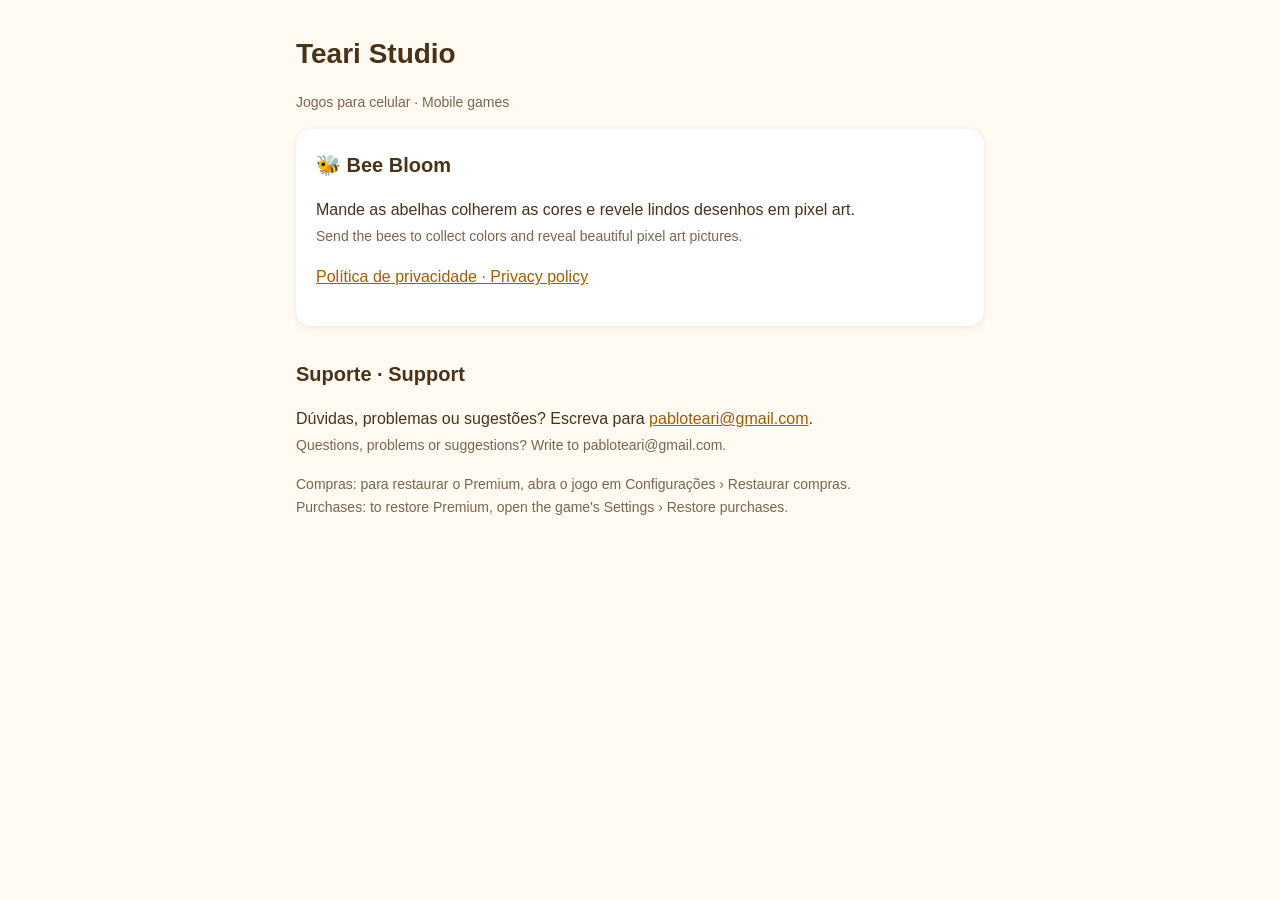
==== index.html @ 7d155b05 "Teari Studio site: Bee Bloom privacy policy, support page and app-ads.txt Co-Authored-By: Claude Opu" ====
<!doctype html>
<html lang="pt-BR">
<head>
<meta charset="utf-8">
<meta name="viewport" content="width=device-width, initial-scale=1">
<title>Teari Studio</title>
<link rel="stylesheet" href="style.css">
</head>
<body>
<main>
<h1>Teari Studio</h1>
<p class="soft">Jogos para celular · Mobile games</p>

<div class="card">
<h2 style="margin-top:0">🐝 Bee Bloom</h2>
<p>Mande as abelhas colherem as cores e revele lindos desenhos em pixel art.<br>
<span class="soft">Send the bees to collect colors and reveal beautiful pixel art pictures.</span></p>
<p><a href="bee-bloom/privacidade.html">Política de privacidade · Privacy policy</a></p>
</div>

<h2>Suporte · Support</h2>
<p>Dúvidas, problemas ou sugestões? Escreva para <a href="mailto:pabloteari@gmail.com">pabloteari@gmail.com</a>.<br>
<span class="soft">Questions, problems or suggestions? Write to pabloteari@gmail.com.</span></p>
<p class="soft">Compras: para restaurar o Premium, abra o jogo em Configurações › Restaurar compras.<br>
Purchases: to restore Premium, open the game's Settings › Restore purchases.</p>
</main>
</body>
</html>
---- style.css ----
:root { --bg: #fffbf2; --ink: #4a3218; --soft: #7a6450; --accent: #e8a21a; }
* { box-sizing: border-box; }
body { margin: 0; background: var(--bg); color: var(--ink); font: 16px/1.6 -apple-system, BlinkMacSystemFont, "Segoe UI", Roboto, sans-serif; }
main { max-width: 720px; margin: 0 auto; padding: 32px 16px 64px; }
h1 { font-size: 28px; margin: 0 0 4px; }
h2 { font-size: 20px; margin: 32px 0 8px; }
h3 { font-size: 17px; margin: 24px 0 4px; }
p, li { color: var(--ink); }
.soft { color: var(--soft); font-size: 14px; }
a { color: #a15c00; }
hr { border: 0; border-top: 1px solid #ead9bd; margin: 40px 0; }
.card { background: #fff; border-radius: 16px; padding: 20px; box-shadow: 0 2px 8px rgba(74,50,24,.08); margin: 16px 0; }
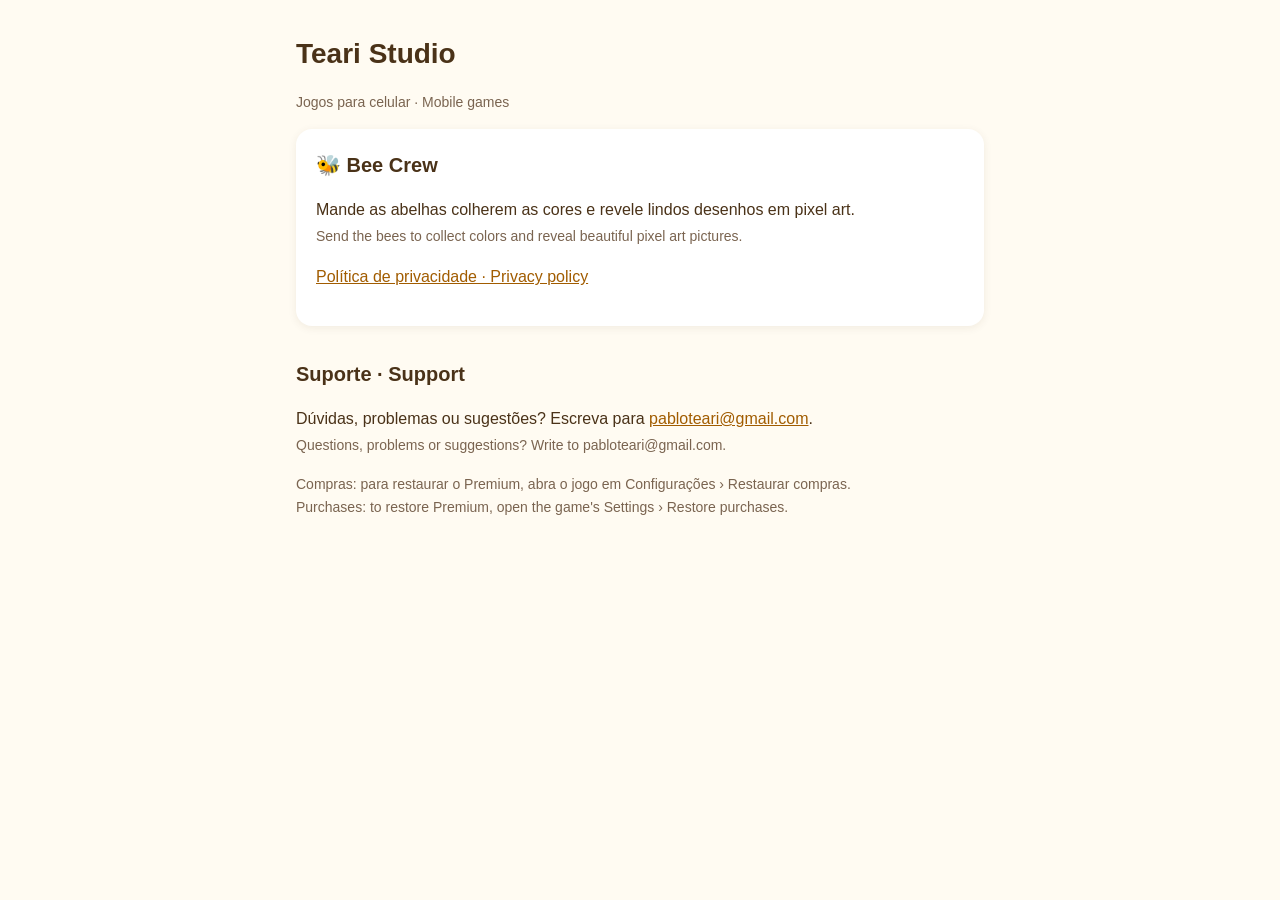
==== commit 6e3bb83e: "Rename Bee Bloom to Bee Crew Co-Authored-By: Claude Opus 5.5 <noreply@anthropic.com>" ====
--- a/index.html
+++ b/index.html
@@ -12,7 +12,7 @@
 <p class="soft">Jogos para celular · Mobile games</p>
 
 <div class="card">
-<h2 style="margin-top:0">🐝 Bee Bloom</h2>
+<h2 style="margin-top:0">🐝 Bee Crew</h2>
 <p>Mande as abelhas colherem as cores e revele lindos desenhos em pixel art.<br>
 <span class="soft">Send the bees to collect colors and reveal beautiful pixel art pictures.</span></p>
 <p><a href="bee-bloom/privacidade.html">Política de privacidade · Privacy policy</a></p>
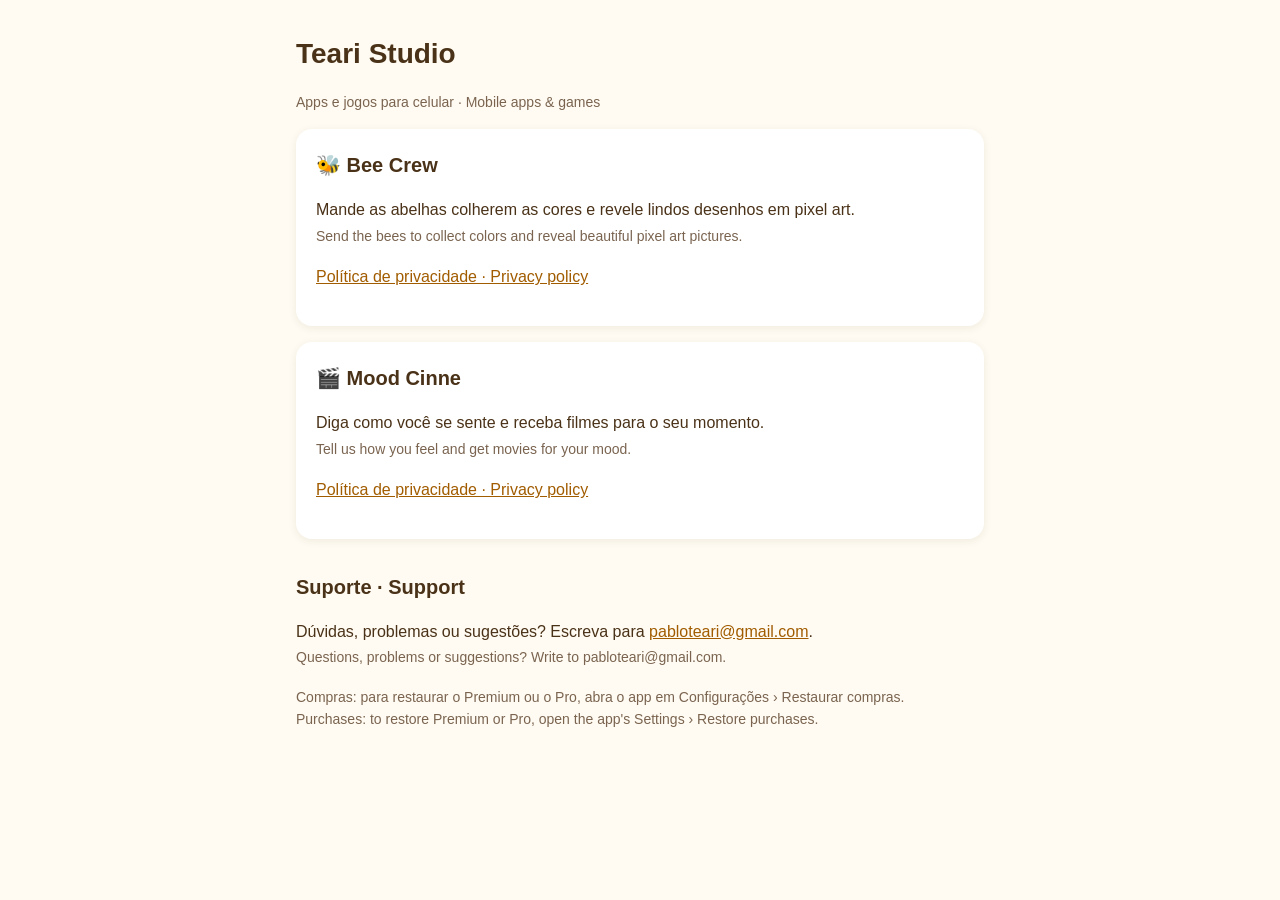
==== commit 052f8ffe: "Add Mood Cinne privacy policy and list it on the home page Co-Authored-By: Claude Sonnet 5.5 <norepl" ====
--- a/index.html
+++ b/index.html
@@ -9,7 +9,7 @@
 <body>
 <main>
 <h1>Teari Studio</h1>
-<p class="soft">Jogos para celular · Mobile games</p>
+<p class="soft">Apps e jogos para celular · Mobile apps &amp; games</p>
 
 <div class="card">
 <h2 style="margin-top:0">🐝 Bee Crew</h2>
@@ -18,11 +18,18 @@
 <p><a href="bee-bloom/privacidade.html">Política de privacidade · Privacy policy</a></p>
 </div>
 
+<div class="card">
+<h2 style="margin-top:0">🎬 Mood Cinne</h2>
+<p>Diga como você se sente e receba filmes para o seu momento.<br>
+<span class="soft">Tell us how you feel and get movies for your mood.</span></p>
+<p><a href="mood-cinne/privacidade.html">Política de privacidade · Privacy policy</a></p>
+</div>
+
 <h2>Suporte · Support</h2>
 <p>Dúvidas, problemas ou sugestões? Escreva para <a href="mailto:pabloteari@gmail.com">pabloteari@gmail.com</a>.<br>
 <span class="soft">Questions, problems or suggestions? Write to pabloteari@gmail.com.</span></p>
-<p class="soft">Compras: para restaurar o Premium, abra o jogo em Configurações › Restaurar compras.<br>
-Purchases: to restore Premium, open the game's Settings › Restore purchases.</p>
+<p class="soft">Compras: para restaurar o Premium ou o Pro, abra o app em Configurações › Restaurar compras.<br>
+Purchases: to restore Premium or Pro, open the app's Settings › Restore purchases.</p>
 </main>
 </body>
 </html>
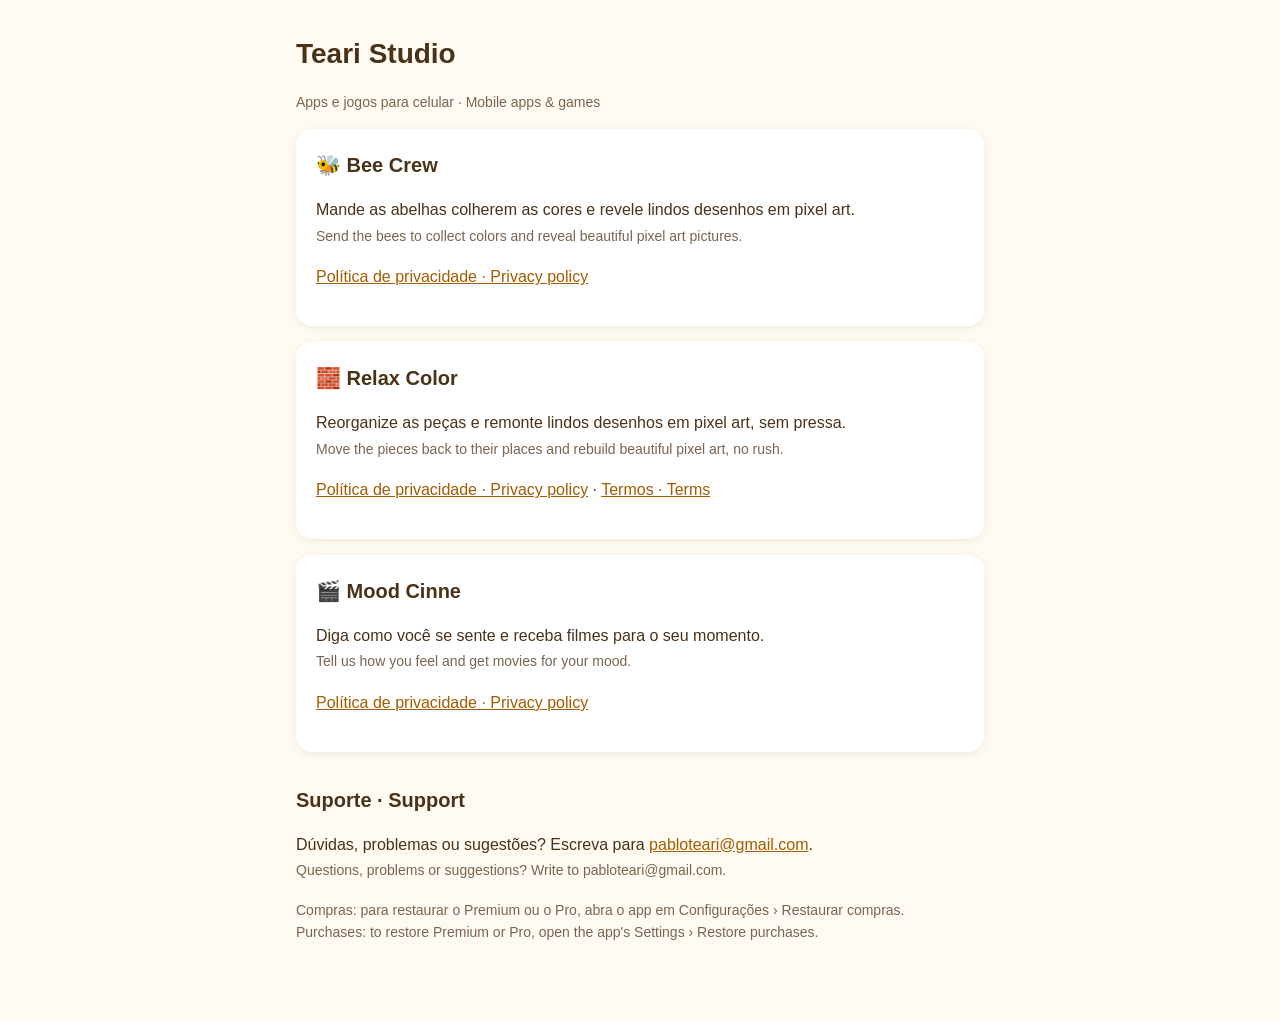
==== commit 299c935e: "Relax Color: privacy policy, terms and home page card Co-Authored-By: Claude Sonnet 5.5 <noreply@ant" ====
--- a/index.html
+++ b/index.html
@@ -19,6 +19,13 @@
 </div>
 
 <div class="card">
+<h2 style="margin-top:0">🧱 Relax Color</h2>
+<p>Reorganize as peças e remonte lindos desenhos em pixel art, sem pressa.<br>
+<span class="soft">Move the pieces back to their places and rebuild beautiful pixel art, no rush.</span></p>
+<p><a href="relax-color/privacidade.html">Política de privacidade · Privacy policy</a> · <a href="relax-color/termos.html">Termos · Terms</a></p>
+</div>
+
+<div class="card">
 <h2 style="margin-top:0">🎬 Mood Cinne</h2>
 <p>Diga como você se sente e receba filmes para o seu momento.<br>
 <span class="soft">Tell us how you feel and get movies for your mood.</span></p>
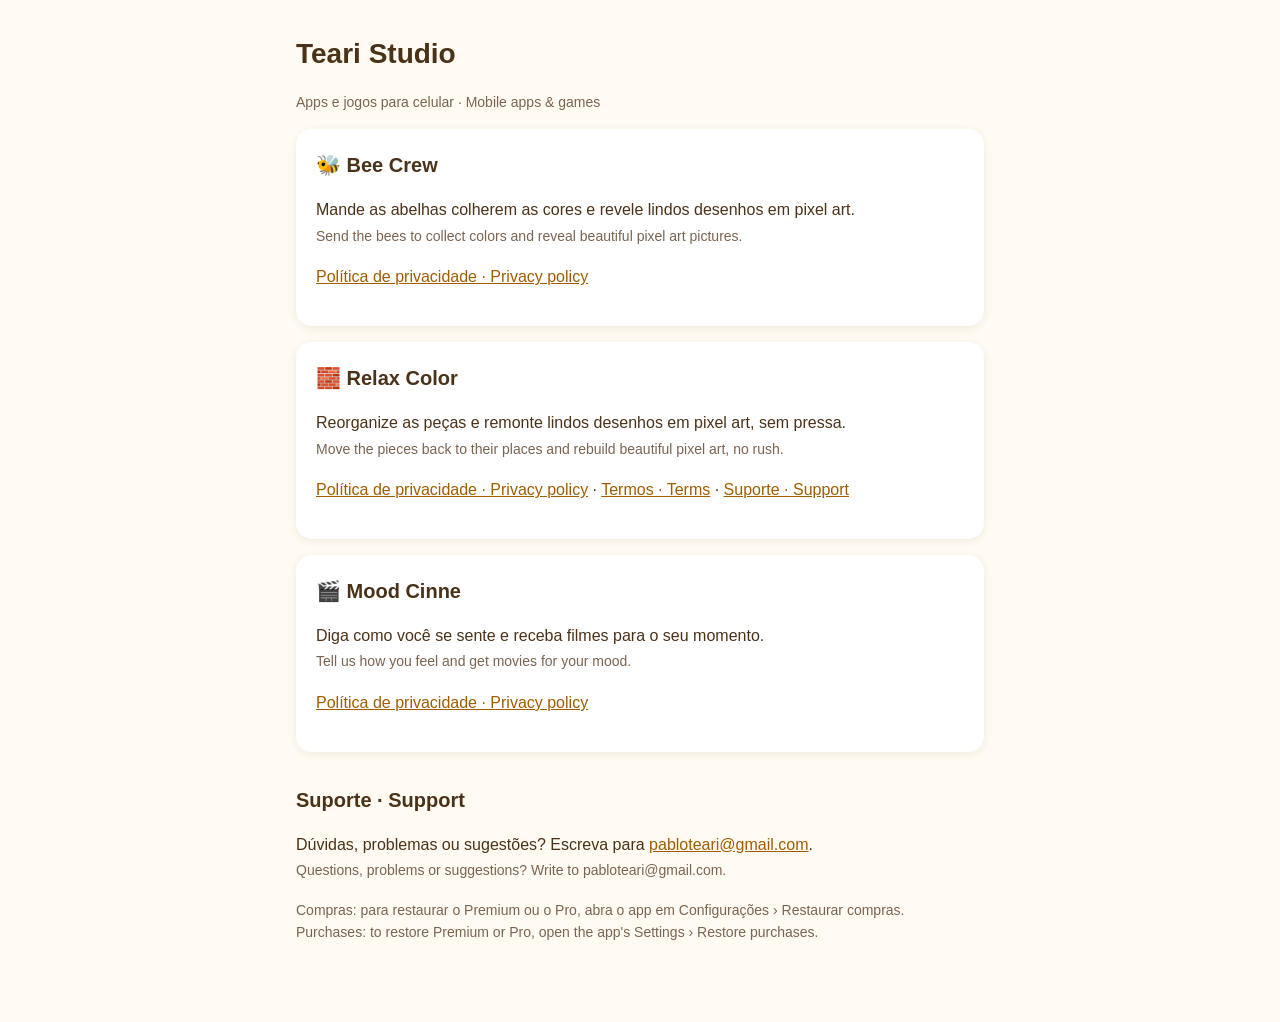
==== commit 510cf79f: "Relax Color: support page Co-Authored-By: Claude Opus 5.5 <noreply@anthropic.com>" ====
--- a/index.html
+++ b/index.html
@@ -22,7 +22,7 @@
 <h2 style="margin-top:0">🧱 Relax Color</h2>
 <p>Reorganize as peças e remonte lindos desenhos em pixel art, sem pressa.<br>
 <span class="soft">Move the pieces back to their places and rebuild beautiful pixel art, no rush.</span></p>
-<p><a href="relax-color/privacidade.html">Política de privacidade · Privacy policy</a> · <a href="relax-color/termos.html">Termos · Terms</a></p>
+<p><a href="relax-color/privacidade.html">Política de privacidade · Privacy policy</a> · <a href="relax-color/termos.html">Termos · Terms</a> · <a href="relax-color/suporte.html">Suporte · Support</a></p>
 </div>
 
 <div class="card">
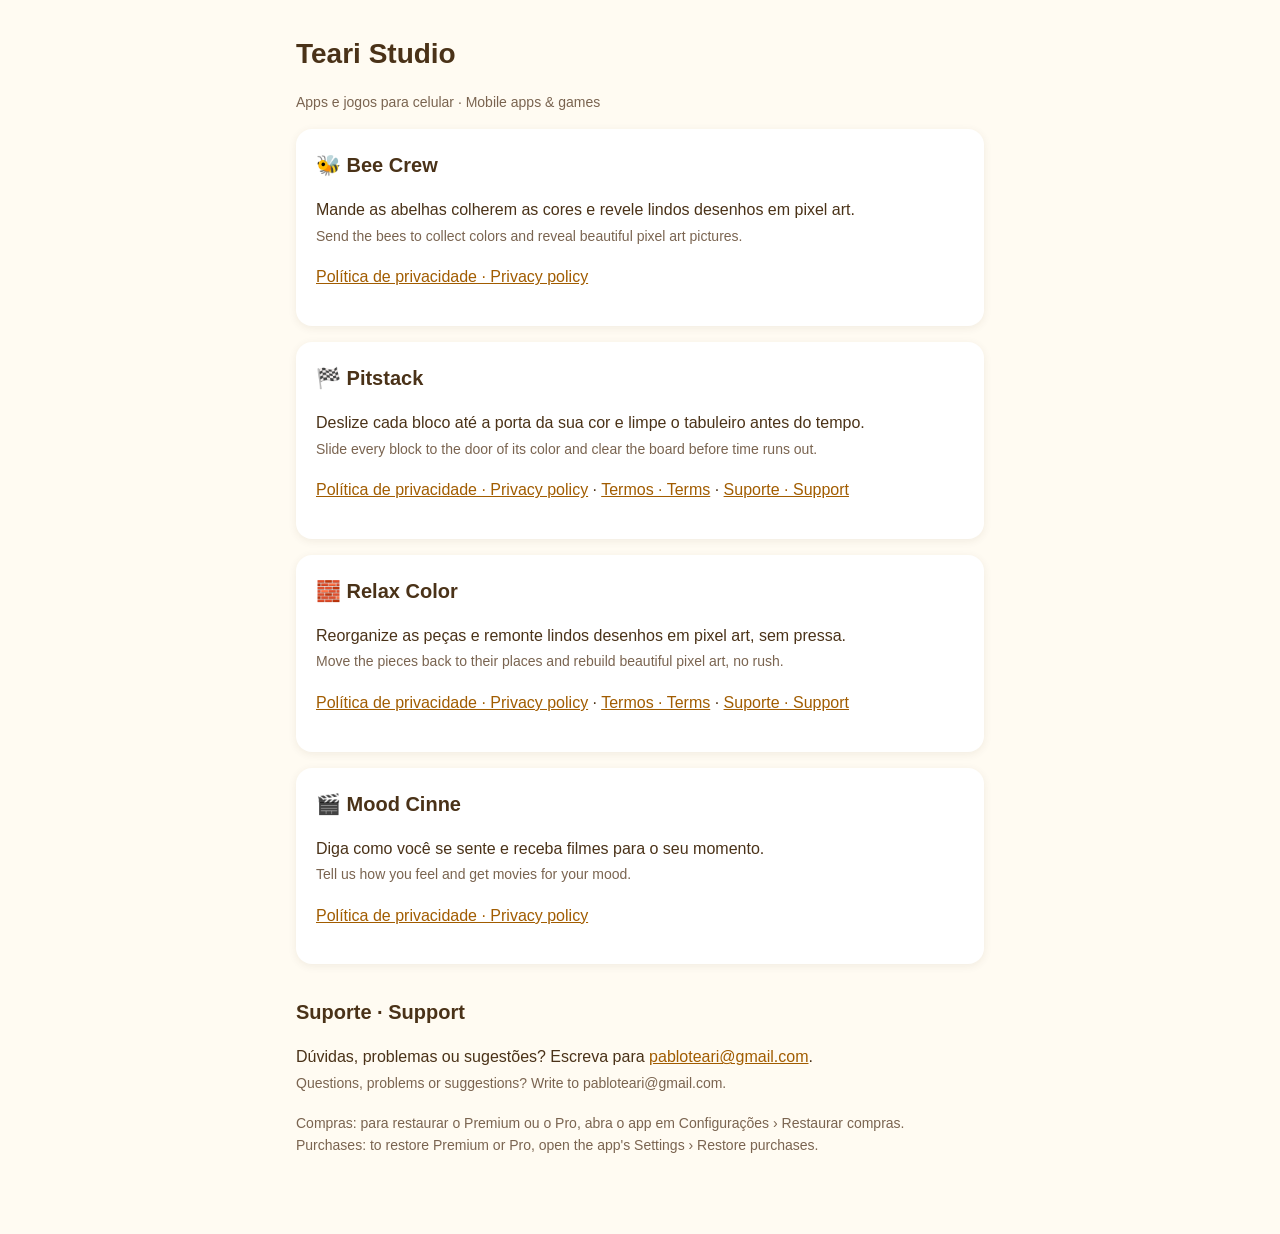
==== commit dc6f1c91: "Pitstack: how-to-play in support page, home page card" ====
--- a/index.html
+++ b/index.html
@@ -16,6 +16,13 @@
 <p>Mande as abelhas colherem as cores e revele lindos desenhos em pixel art.<br>
 <span class="soft">Send the bees to collect colors and reveal beautiful pixel art pictures.</span></p>
 <p><a href="bee-bloom/privacidade.html">Política de privacidade · Privacy policy</a></p>
+</div>
+
+<div class="card">
+<h2 style="margin-top:0">🏁 Pitstack</h2>
+<p>Deslize cada bloco até a porta da sua cor e limpe o tabuleiro antes do tempo.<br>
+<span class="soft">Slide every block to the door of its color and clear the board before time runs out.</span></p>
+<p><a href="pitstack/privacidade.html">Política de privacidade · Privacy policy</a> · <a href="pitstack/termos.html">Termos · Terms</a> · <a href="pitstack/suporte.html">Suporte · Support</a></p>
 </div>
 
 <div class="card">
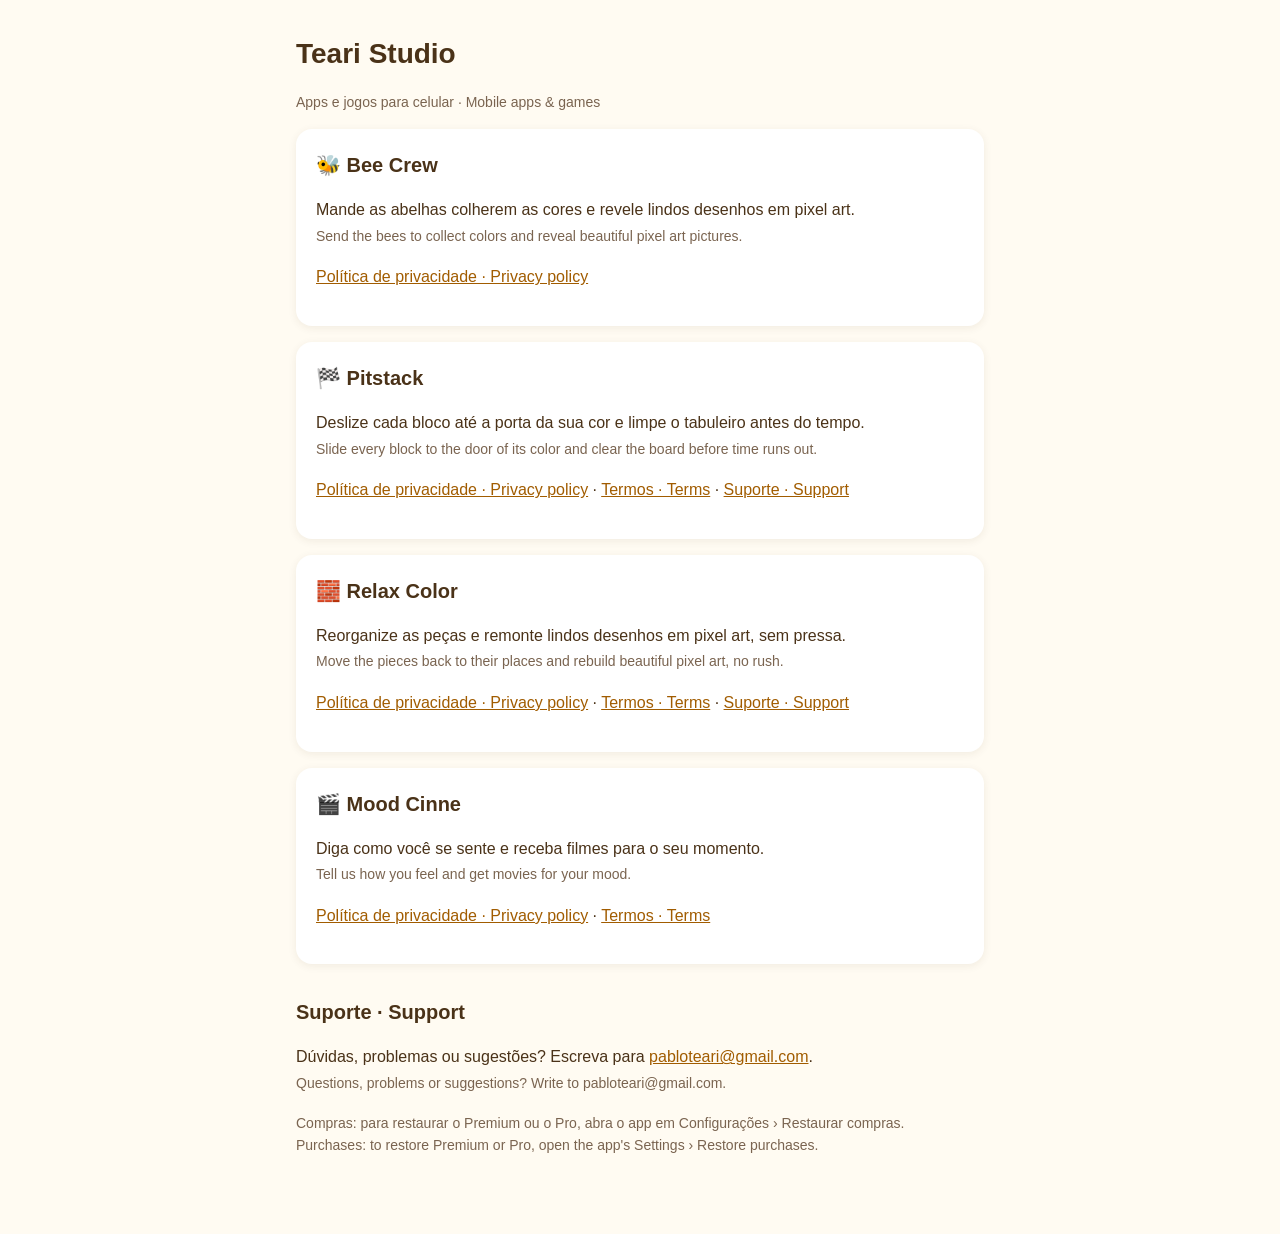
==== commit 447ed6ba: "Mood Cinne: add Terms of Use page" ====
--- a/index.html
+++ b/index.html
@@ -36,7 +36,7 @@
 <h2 style="margin-top:0">🎬 Mood Cinne</h2>
 <p>Diga como você se sente e receba filmes para o seu momento.<br>
 <span class="soft">Tell us how you feel and get movies for your mood.</span></p>
-<p><a href="mood-cinne/privacidade.html">Política de privacidade · Privacy policy</a></p>
+<p><a href="mood-cinne/privacidade.html">Política de privacidade · Privacy policy</a> · <a href="mood-cinne/termos.html">Termos · Terms</a></p>
 </div>
 
 <h2>Suporte · Support</h2>
